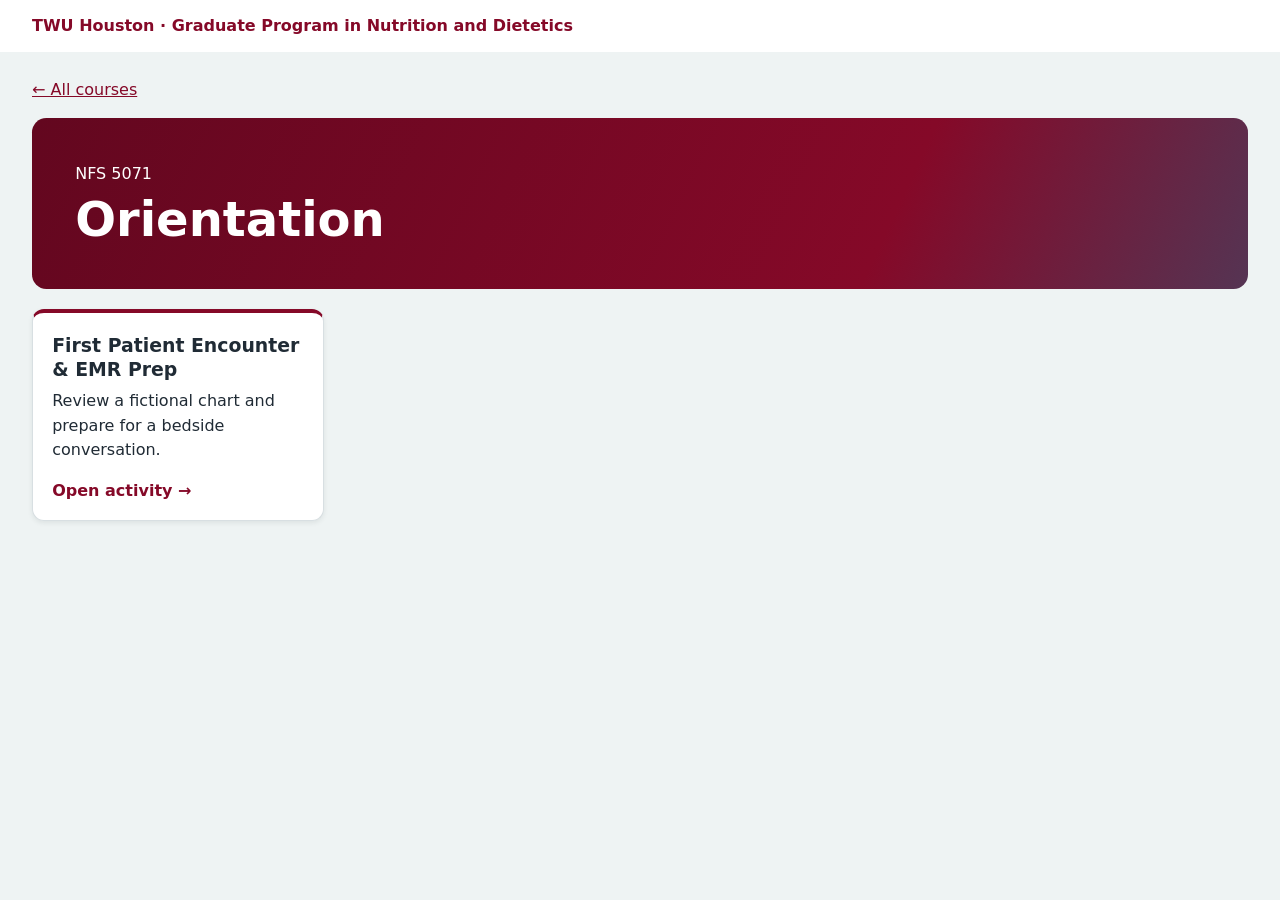
==== public/spe/5071/index.html @ 63d2204b "Organize GPND activities into course pages" ====
<!doctype html>
<html lang="en">
<head>
  <meta charset="utf-8">
  <meta name="viewport" content="width=device-width, initial-scale=1">
  <title>NFS 5071 · Orientation | GPND Learning Activities</title>
  <link rel="stylesheet" href="../../hub.css">
</head>
<body>
  <div class="brand">TWU Houston · Graduate Program in Nutrition and Dietetics</div>
  <main>
    <nav class="breadcrumb" aria-label="Breadcrumb"><a href="../../index.html">← All courses</a></nav>
    <header class="hero"><p>NFS 5071</p><h1>Orientation</h1></header>
    <div class="grid"><a class="card" href="first-patient-encounter/"><h2>First Patient Encounter &amp; EMR Prep</h2><p>Review a fictional chart and prepare for a bedside conversation.</p><span class="action">Open activity <span aria-hidden="true">→</span></span></a></div>
  </main>
</body>
</html>
---- public/hub.css ----
:root { color-scheme: light; --maroon: #850928; --ink: #202b35; --line: #d8dfe2; }
* { box-sizing: border-box; }
body { margin: 0; font: 1rem/1.55 system-ui, sans-serif; color: var(--ink); background: #eef3f3; }
[hidden] { display: none; }
.brand { background: #fff; padding: .85rem max(1rem, calc((100vw - 76rem)/2)); color: var(--maroon); font-weight: 750; }
.brand a { color: inherit; }
main { width: min(76rem, 100% - 2rem); margin: 1.6rem auto 3rem; }
.hero { background: linear-gradient(115deg, #63071f, #850928 70%, #553453); color: white; padding: clamp(1.25rem, 4vw, 2.7rem); border-radius: .9rem; margin-bottom: 1.25rem; }
.hero p, h1 { margin: 0; }
.hero p { margin-bottom: .35rem; }
h1 { font-size: clamp(1.8rem, 4vw, 3rem); line-height: 1.13; }
.tabs { display: flex; flex-wrap: wrap; gap: .5rem; border-bottom: 1px solid var(--line); margin-bottom: 1rem; }
.tabs button { font: inherit; font-weight: 700; color: var(--maroon); background: transparent; border: 0; border-bottom: 3px solid transparent; padding: .65rem 1rem; cursor: pointer; }
.tabs button[aria-selected="true"] { border-color: var(--maroon); }
.grid { display: grid; grid-template-columns: repeat(auto-fill, minmax(min(100%, 17rem), 1fr)); gap: 1rem; }
.card { display: flex; flex-direction: column; align-items: flex-start; min-height: 9rem; padding: 1rem 1.2rem; border: 1px solid var(--line); border-top: 4px solid var(--maroon); border-radius: .75rem; background: white; box-shadow: 0 2px 5px #18212b14; color: inherit; text-decoration: none; }
.card h2 { font-size: 1.18rem; line-height: 1.3; margin: .2rem 0 .45rem; }
.card p { margin: 0 0 .5rem; }
.card .course { font-weight: 700; color: var(--maroon); margin: 0; }
.card .action { color: var(--maroon); font-weight: 700; margin-top: auto; padding-top: .5rem; }
a.card { transition: transform 160ms ease, box-shadow 160ms ease; }
a.card:is(:hover, :focus-visible) { box-shadow: 0 10px 22px #18212b24; transform: translateY(-4px); }
a.card:is(:hover, :focus-visible) .action { text-decoration: underline; }
:focus-visible { outline: 3px solid #225b61; outline-offset: 4px; }
.breadcrumb { margin-bottom: 1rem; }
.breadcrumb a { color: var(--maroon); }
@media (prefers-reduced-motion: reduce) {
  a.card { transition: none; }
  a.card:is(:hover, :focus-visible) { transform: none; }
}
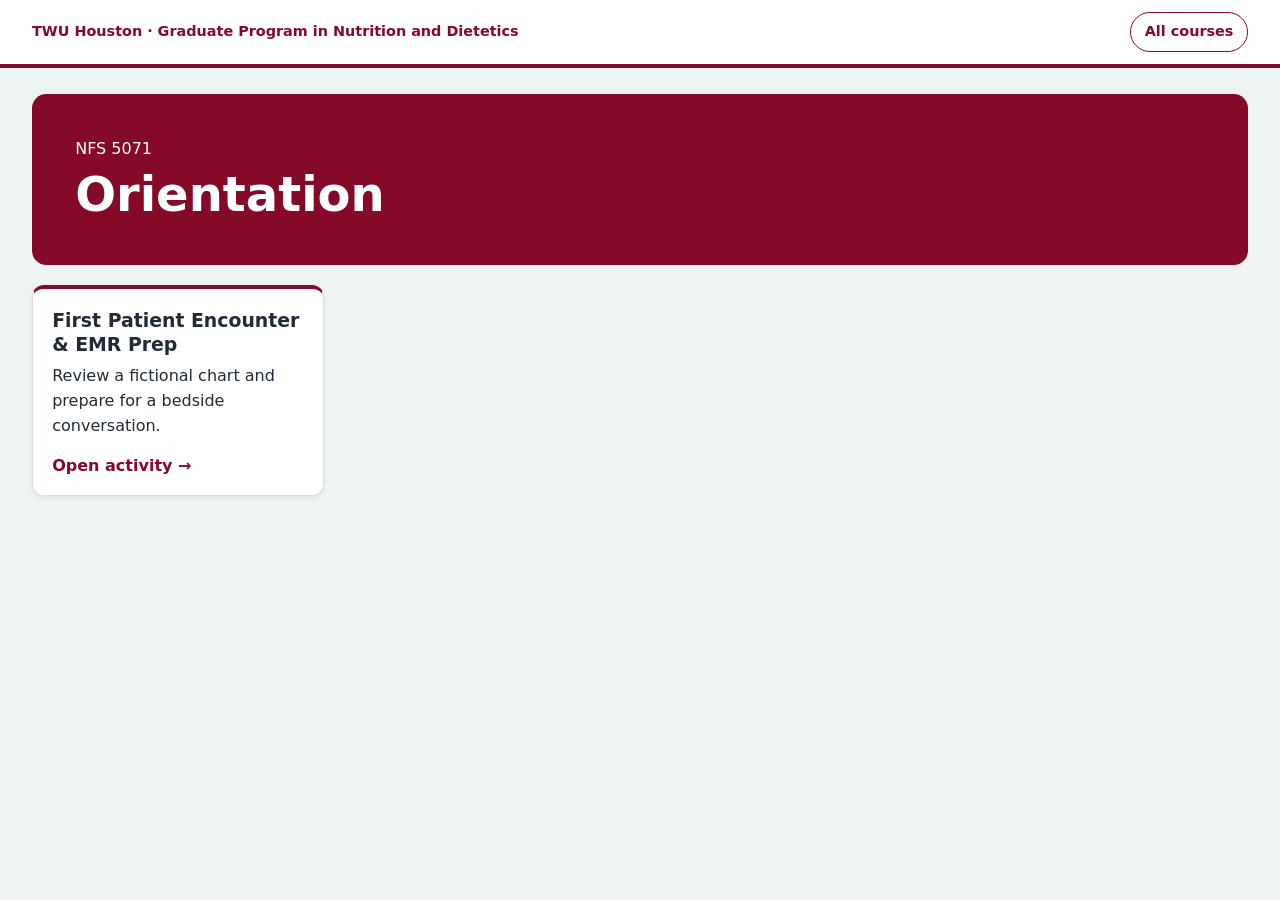
==== commit e2400251: "Restore bedside chart entry and standardize course navigation" ====
--- a/public/spe/5071/index.html
+++ b/public/spe/5071/index.html
@@ -5,11 +5,16 @@
   <meta name="viewport" content="width=device-width, initial-scale=1">
   <title>NFS 5071 · Orientation | GPND Learning Activities</title>
   <link rel="stylesheet" href="../../hub.css">
+<link rel="stylesheet" href="../../site-nav.css">
 </head>
 <body>
-  <div class="brand">TWU Houston · Graduate Program in Nutrition and Dietetics</div>
+<div class="gpnd-header">
+  <span>TWU Houston · Graduate Program in Nutrition and Dietetics</span>
+  <nav class="gpnd-nav" aria-label="Learning activities navigation">
+    <a href="../../index.html">All courses</a>
+  </nav>
+</div>
   <main>
-    <nav class="breadcrumb" aria-label="Breadcrumb"><a href="../../index.html">← All courses</a></nav>
     <header class="hero"><p>NFS 5071</p><h1>Orientation</h1></header>
     <div class="grid"><a class="card" href="first-patient-encounter/"><h2>First Patient Encounter &amp; EMR Prep</h2><p>Review a fictional chart and prepare for a bedside conversation.</p><span class="action">Open activity <span aria-hidden="true">→</span></span></a></div>
   </main>
--- a/public/hub.css
+++ b/public/hub.css
@@ -5,7 +5,7 @@
 .brand { background: #fff; padding: .85rem max(1rem, calc((100vw - 76rem)/2)); color: var(--maroon); font-weight: 750; }
 .brand a { color: inherit; }
 main { width: min(76rem, 100% - 2rem); margin: 1.6rem auto 3rem; }
-.hero { background: linear-gradient(115deg, #63071f, #850928 70%, #553453); color: white; padding: clamp(1.25rem, 4vw, 2.7rem); border-radius: .9rem; margin-bottom: 1.25rem; }
+.hero { background: var(--maroon); color: white; padding: clamp(1.25rem, 4vw, 2.7rem); border-radius: .9rem; margin-bottom: 1.25rem; }
 .hero p, h1 { margin: 0; }
 .hero p { margin-bottom: .35rem; }
 h1 { font-size: clamp(1.8rem, 4vw, 3rem); line-height: 1.13; }
--- a/public/site-nav.css
+++ b/public/site-nav.css
@@ -0,0 +1,58 @@
+.gpnd-header {
+  box-sizing: border-box;
+  display: flex;
+  flex-wrap: wrap;
+  align-items: center;
+  justify-content: space-between;
+  gap: .75rem 1.5rem;
+  padding: .75rem max(1rem, calc((100% - 76rem) / 2));
+  background: white;
+  color: #850928;
+  border-bottom: 4px solid #850928;
+  font: 700 .9rem/1.35 system-ui, sans-serif;
+}
+.gpnd-nav { display: flex; flex-wrap: wrap; gap: .45rem; }
+.gpnd-nav > a, .gpnd-nav > button {
+  display: inline-flex;
+  align-items: center;
+  min-height: 40px;
+  padding: .4rem .85rem;
+  border: 1px solid #850928;
+  border-radius: 999px;
+  background: white;
+  color: #850928;
+  font: inherit;
+  text-decoration: none;
+  cursor: pointer;
+}
+.gpnd-nav > [aria-current="page"], .gpnd-nav > :is(a, button):hover {
+  background: #850928;
+  color: white;
+}
+.gpnd-nav > :focus-visible, .encounter-room button:focus-visible {
+  outline: 3px solid #225b61;
+  outline-offset: 3px;
+}
+.gpnd-skip {
+  position: fixed;
+  z-index: 10;
+  inset: .5rem auto auto .5rem;
+  padding: .5rem;
+  color: #850928;
+  background: white;
+}
+.gpnd-skip:not(:focus) { clip-path: inset(50%); }
+.encounter-room { position: relative; width: min(100%, 65rem); margin: 0 auto; }
+.encounter-room img { display: block; width: 100%; height: auto; border-radius: .75rem; }
+.encounter-room button {
+  position: absolute;
+  top: 20%;
+  left: 2%;
+  min-height: 44px;
+  padding: .45rem .7rem;
+  border: 2px solid white;
+  border-radius: .5rem;
+  background: #850928;
+  color: white;
+  font-weight: 700;
+}
